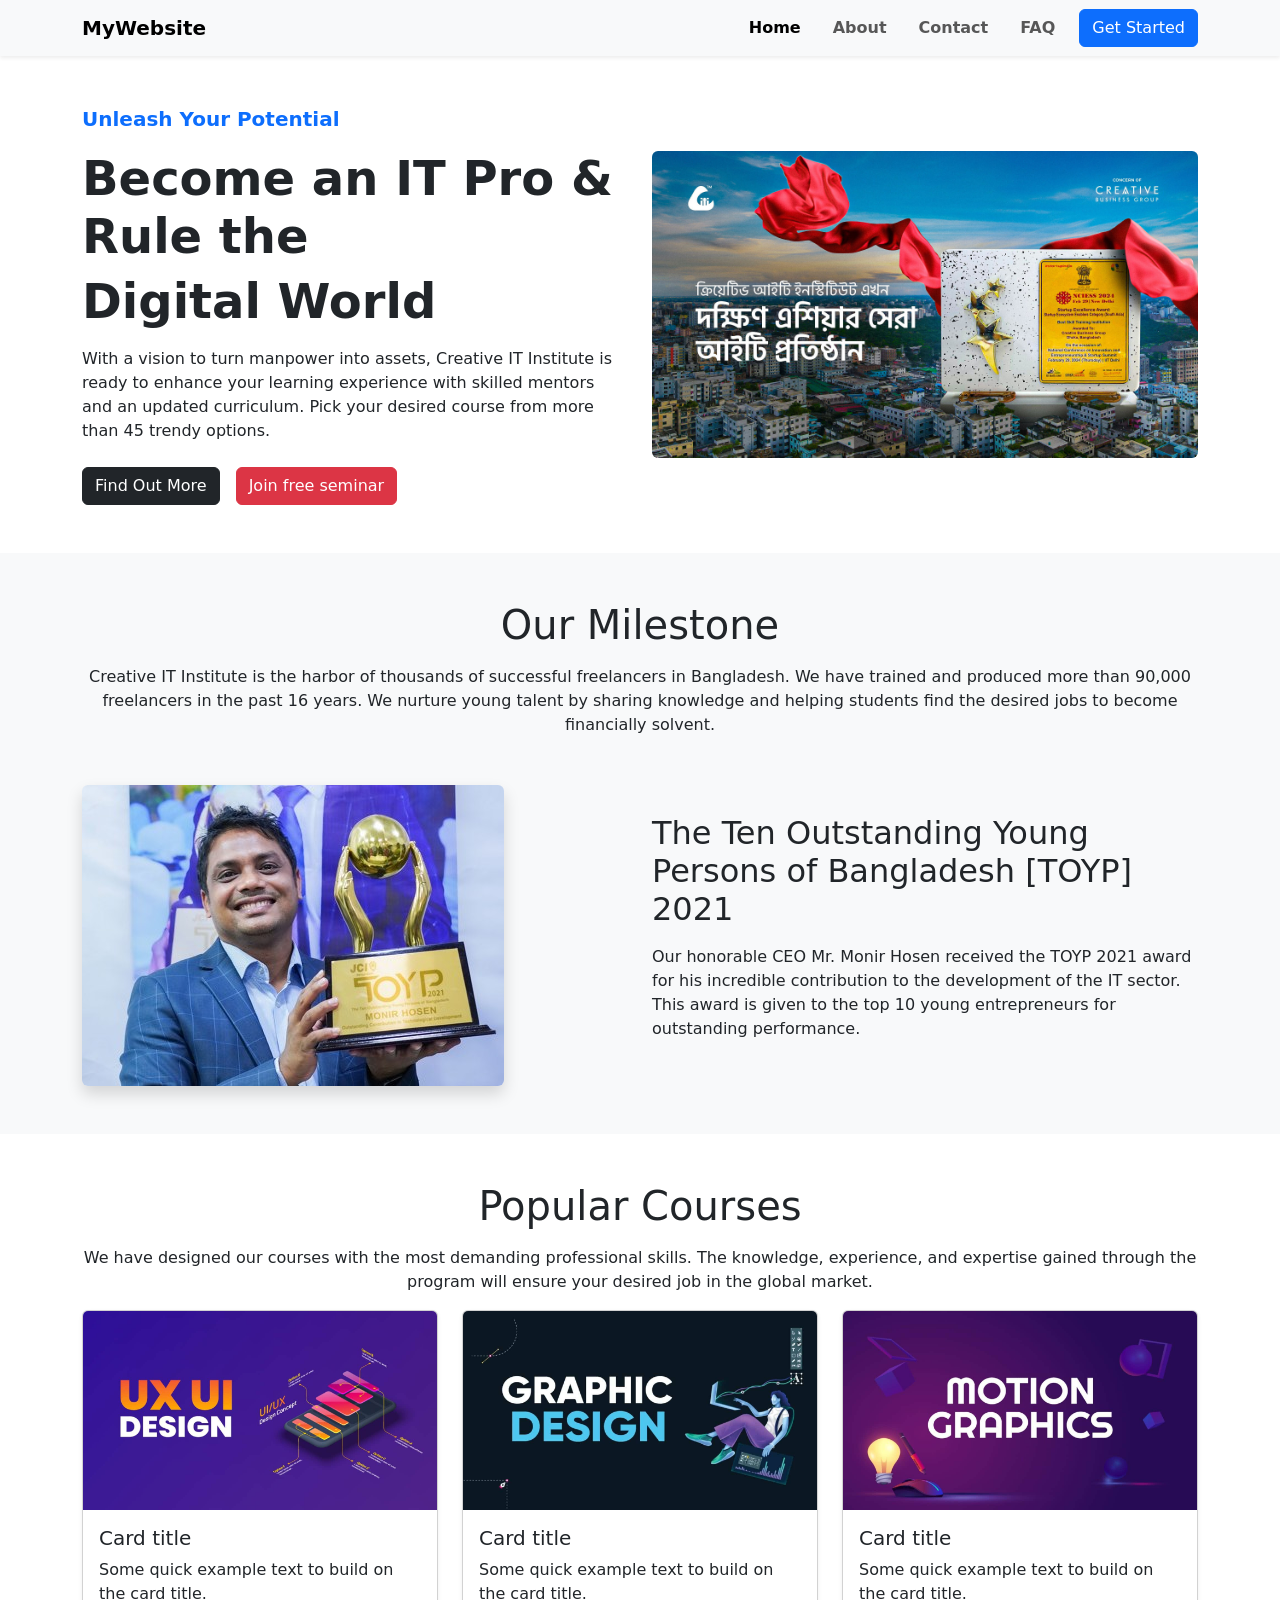
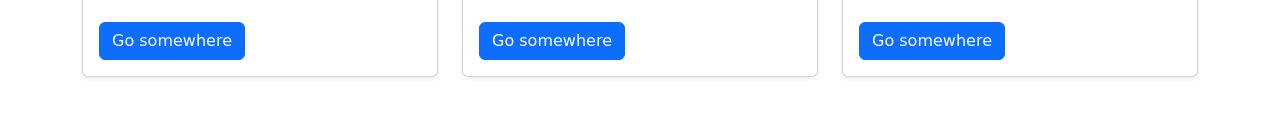
==== index.html @ 5818de96 "Bootstrap exam" ====
<!DOCTYPE html>
<html lang="en">
<head>
    <meta charset="UTF-8">
    <meta name="viewport" content="width=device-width, initial-scale=1.0">
    <title>Document</title>
    <link rel="stylesheet" href="/Css/bootstrap.min.css">
    <link rel="stylesheet" href="./Css/style.css">
</head>
<body>

<nav class="navbar navbar-expand-lg bg-light shadow-sm">
  <div class="container">
    <a class="navbar-brand fw-bold" href="#">MyWebsite</a>

    <button class="navbar-toggler" type="button" data-bs-toggle="collapse" data-bs-target="#mainNav">
      <span class="navbar-toggler-icon"></span>
    </button>

    <div class="collapse navbar-collapse" id="mainNav">
      <ul class="navbar-nav ms-auto gap-lg-3 text-center">
        <li class="nav-item">
          <a class="nav-link active fw-semibold" href="#">Home</a>
        </li>
        <li class="nav-item">
          <a class="nav-link fw-semibold" href="./About/about.html">About</a>
        </li>
        <li class="nav-item">
          <a class="nav-link fw-semibold" href="./Contact/contact.html">Contact</a>
        </li>
        <li class="nav-item">
          <a class="nav-link fw-semibold" href="./Faq/faq.html">FAQ</a>
        </li>
      </ul>
      <a href="#" class="btn btn-primary ms-lg-3 mt-3 mt-lg-0">Get Started</a>
    </div>
  </div>
</nav>

<section class="container py-5">
  <div class="row align-items-center">

    <div class="col-md-6 text-center text-md-start">
      <p class="sub-title fs-5">Unleash Your Potential</p>

      <h1 class="display-5 hero-title">Become an IT Pro & Rule the</h1>
      <h1 class="display-5 hero-title mb-3">Digital World</h1>

      <p class="mb-4">
        With a vision to turn manpower into assets, Creative IT Institute is
        ready to enhance your learning experience with skilled mentors and an
        updated curriculum. Pick your desired course from more than 45 trendy
        options.
      </p>

      <div class="d-flex align-items-center justify-content-center justify-content-md-start gap-3">
        <button type="button" class="btn btn-dark">Find Out More</button>
        <button type="button" class="btn btn-danger">Join free seminar</button>
     
      </div>
    </div>
    <div class="col-md-6 text-center">
      <img src="./Img/banner.jpg" class="img-fluid rounded" alt="">
    </div>

  </div>
</section>
<section class="contact py-5 bg-light">
  <div class="container">
    <div class="text-center mb-5">
      <h1 class="mb-3">Our Milestone</h1>
      <p>
        Creative IT Institute is the harbor of thousands of successful freelancers in Bangladesh. 
        We have trained and produced more than 90,000 freelancers in the past 16 years. 
        We nurture young talent by sharing knowledge and helping students find the desired jobs 
        to become financially solvent.
      </p>
    </div>

    <div class="row align-items-center">
      <div class="col-md-6 mb-4 mb-md-0">
        <img src="./Img/cit_mileston.jpg" alt="TOYP 2021 Award" class="img-fluid rounded shadow">
      </div>
      <div class="col-md-6">
        <h2 class="mb-3">The Ten Outstanding Young Persons of Bangladesh [TOYP] 2021</h2>
        <p>
          Our honorable CEO Mr. Monir Hosen received the TOYP 2021 award for his incredible 
          contribution to the development of the IT sector. This award is given to the top 10 
          young entrepreneurs for outstanding performance.
        </p>
      </div>
    </div>

  </div>
</section>

<section class="container my-5">
  <h1 class="mb-3 text-center">Popular Courses</h1>
  <p class="text-center">
    We have designed our courses with the most demanding professional skills.
    The knowledge, experience, and expertise gained through the program will ensure 
    your desired job in the global market.
  </p>

  <div class="row g-4">

    <div class="col-md-4">
      <div class="card h-100 shadow-sm">
        <img src="./Img/course3.jpg" class="card-img-top" alt="Course 3">
        <div class="card-body">
          <h5 class="card-title">Card title</h5>
          <p class="card-text">
            Some quick example text to build on the card title.
          </p>
          <a href="#" class="btn btn-primary">Go somewhere</a>
        </div>
      </div>
    </div>

    <div class="col-md-4">
      <div class="card h-100 shadow-sm">
        <img src="./Img/course1.jpg" class="card-img-top" alt="Course 1">
        <div class="card-body">
          <h5 class="card-title">Card title</h5>
          <p class="card-text">
            Some quick example text to build on the card title.
          </p>
          <a href="#" class="btn btn-primary">Go somewhere</a>
        </div>
      </div>
    </div>

    <div class="col-md-4">
      <div class="card h-100 shadow-sm">
        <img src="./Img/course2.jpg" class="card-img-top" alt="Course 2">
        <div class="card-body">
          <h5 class="card-title">Card title</h5>
          <p class="card-text">
            Some quick example text to build on the card title.
          </p>
          <a href="#" class="btn btn-primary">Go somewhere</a>
        </div>
      </div>
    </div>
  </div>
</section>

<script src="./js/bootstrap.bundle.min.js"></script>
<script src="./js/script.js"></script>
    
</body>
</html>
---- Css/style.css ----
.hero-title {
            font-weight: 700;
        }
        .sub-title {
            color: #0d6efd;
            font-weight: 600;
        }
        .btn-custom {
            background-color: #0d6efd;
            border: none;
            padding: 10px 22px;
            color: #fff;
            border-radius: 5px;
        }
        .btn-custom:hover {
            background-color: #0b5cd6;
        }
        .play-text {
            display: flex;
            align-items: center;
            margin-left: 20px;
            font-weight: 600;
            cursor: pointer;
        }
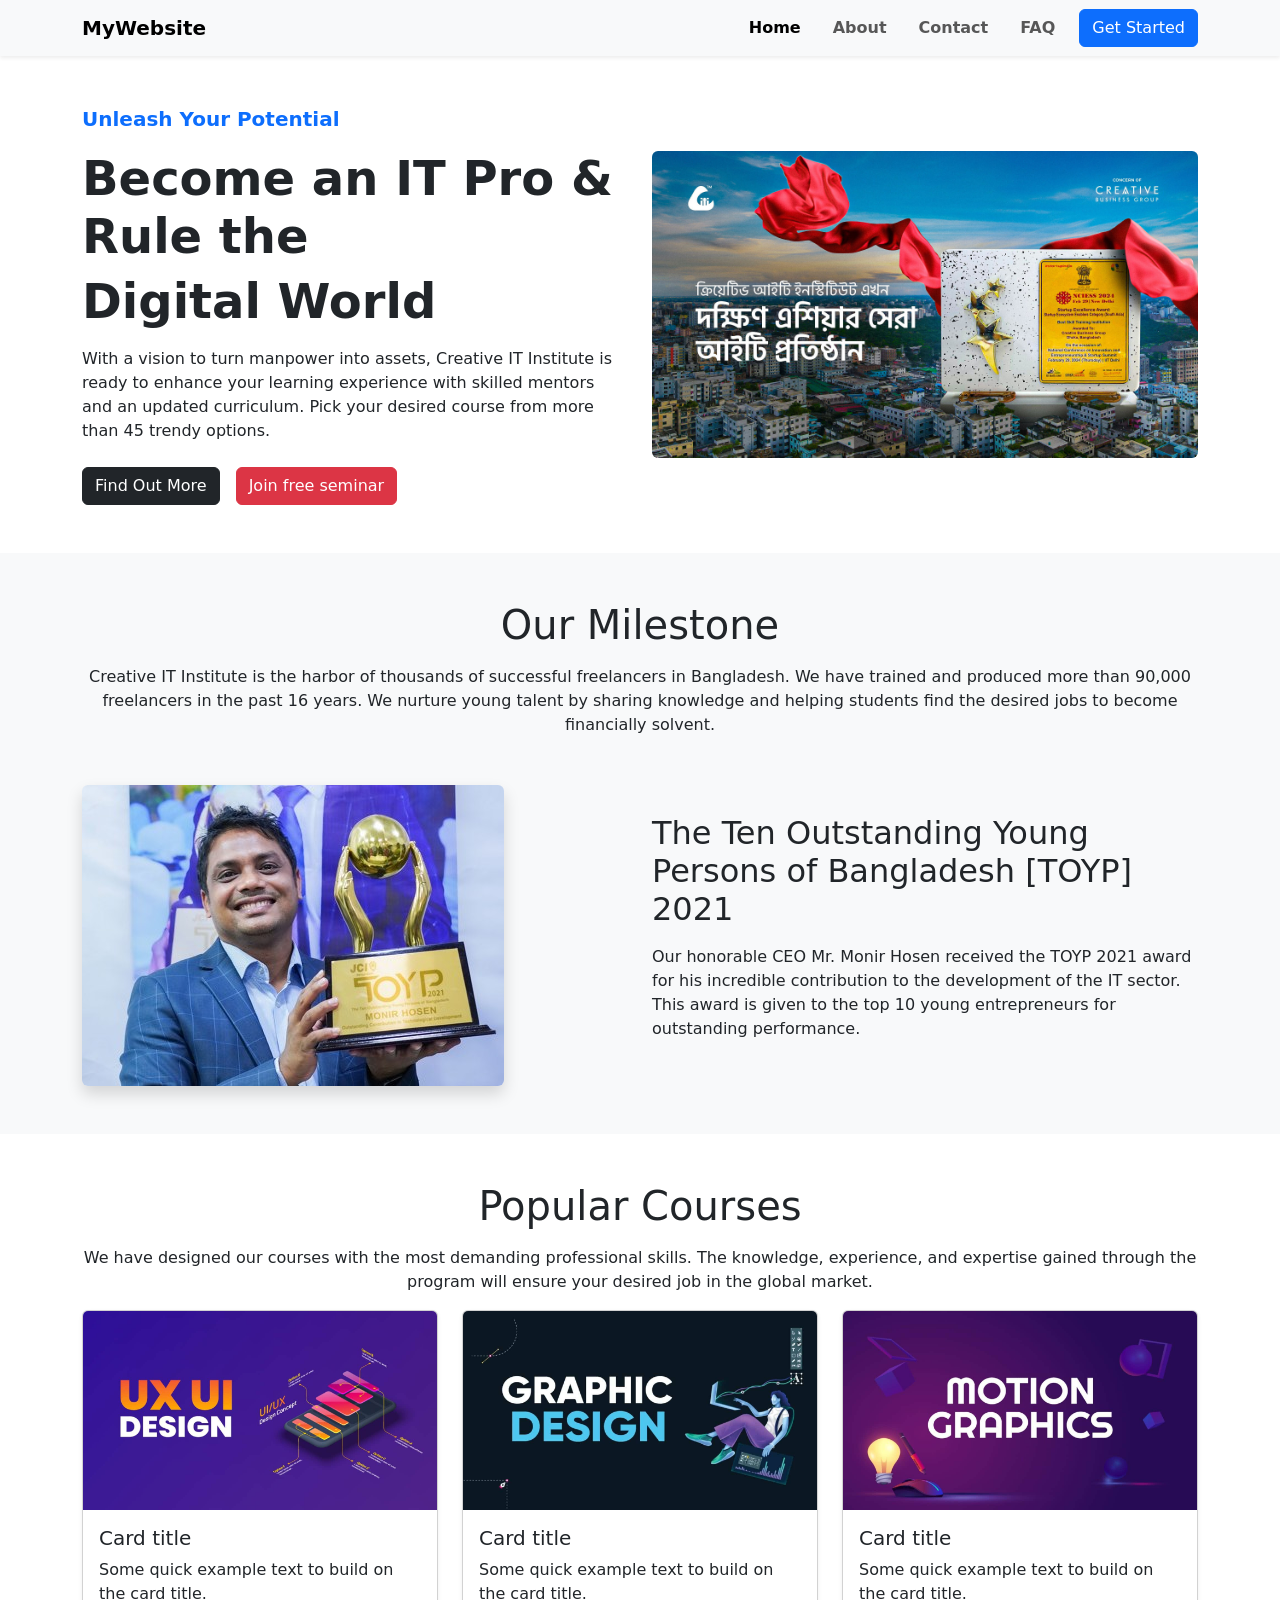
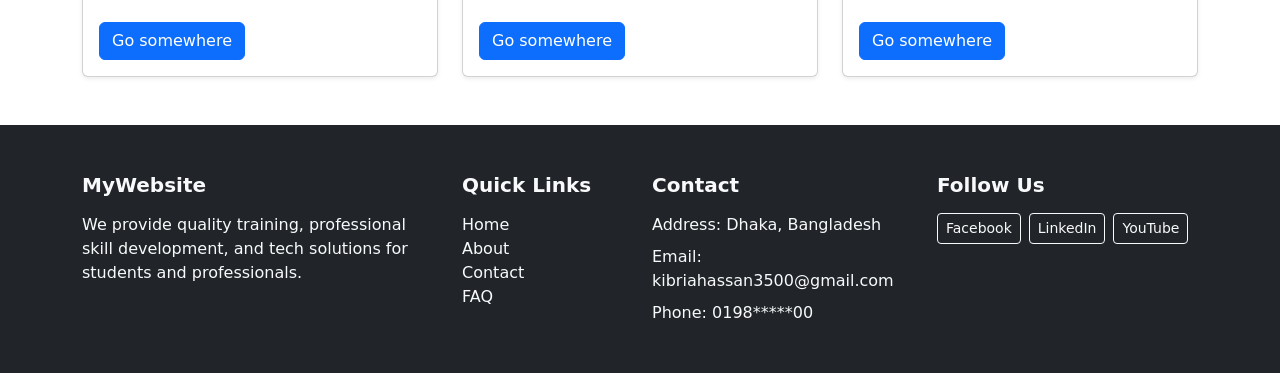
==== commit bc179233: "footerupdates" ====
--- a/index.html
+++ b/index.html
@@ -145,6 +145,49 @@
   </div>
 </section>
 
+
+
+<section>
+<footer class="bg-dark text-light pt-5 pb-4">
+  <div class="container">
+    <div class="row">
+      <div class="col-lg-4 col-md-6 mb-4">
+        <h5 class="fw-bold mb-3">MyWebsite</h5>
+        <p>
+          We provide quality training, professional skill development, and tech solutions for students and professionals.
+        </p>
+      </div>
+
+      <div class="col-lg-2 col-md-6 mb-4">
+        <h5 class="fw-bold mb-3">Quick Links</h5>
+        <ul class="list-unstyled">
+          <li><a href="../index.html" class="text-light text-decoration-none">Home</a></li>
+          <li><a href="../About/about.html" class="text-light text-decoration-none">About</a></li>
+          <li><a href="../Contact/contact.html" class="text-light text-decoration-none">Contact</a></li>
+          <li><a href="../Faq/faq.html" class="text-light text-decoration-none">FAQ</a></li>
+        </ul>
+      </div>
+      <div class="col-lg-3 col-md-6 mb-4">
+        <h5 class="fw-bold mb-3">Contact</h5>
+        <p class="mb-2">Address: Dhaka, Bangladesh</p>
+        <p class="mb-2">Email: kibriahassan3500@gmail.com</p>
+        <p class="mb-0">Phone: 0198*****00</p>
+      </div>
+      <div class="col-lg-3 col-md-6 mb-4">
+        <h5 class="fw-bold mb-3">Follow Us</h5>
+        <div class="d-flex gap-2">
+          <a href="#" class="btn btn-outline-light btn-sm">Facebook</a>
+          <a href="#" class="btn btn-outline-light btn-sm">LinkedIn</a>
+          <a href="#" class="btn btn-outline-light btn-sm">YouTube</a>
+        </div>
+      </div>
+    </div>
+  </div>
+</footer>
+</section>
+
+
+
 <script src="./js/bootstrap.bundle.min.js"></script>
 <script src="./js/script.js"></script>
     
